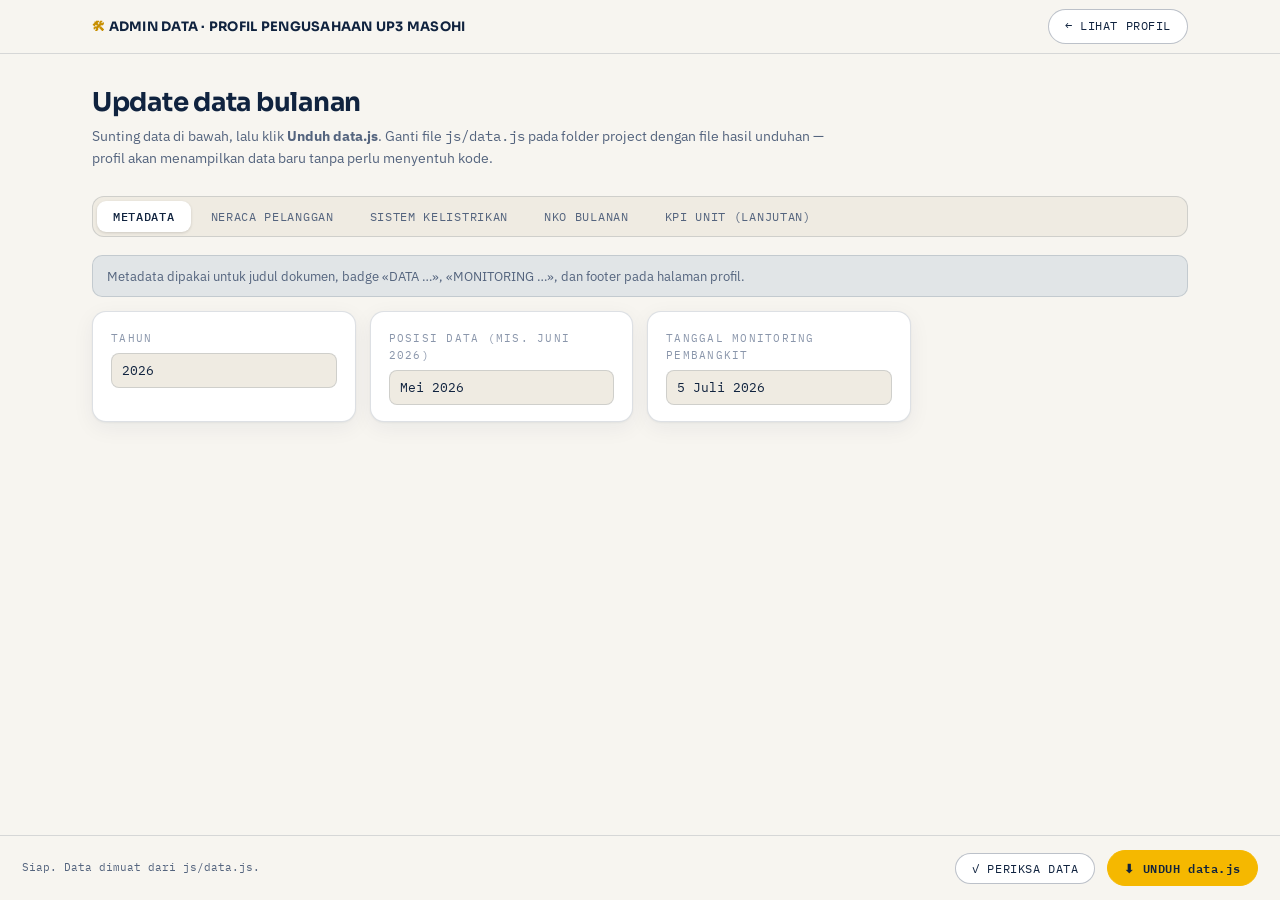
==== admin/index.html @ 57cea9e6 "Restrukturisasi profil pengusahaan UP3 Masohi menjadi project web modular - Pecah file tunggal 692KB" ====
<!DOCTYPE html>
<html lang="id">
<head>
<meta charset="UTF-8">
<meta name="viewport" content="width=device-width, initial-scale=1">
<title>Admin Data — Profil Pengusahaan UP3 Masohi</title>
<link rel="icon" href="data:image/svg+xml,<svg xmlns=%22http://www.w3.org/2000/svg%22 viewBox=%220 0 100 100%22><text y=%22.9em%22 font-size=%2290%22>🛠</text></svg>">
<link href="https://fonts.googleapis.com/css2?family=Sora:wght@500;600;700&family=IBM+Plex+Sans:wght@400;500;600&family=IBM+Plex+Mono:wght@400;500&display=swap" rel="stylesheet">
<link rel="stylesheet" href="../css/style.css">
<style>
body{padding-bottom:110px}
.adm-wrap{max-width:1140px;margin:0 auto;padding:0 22px}
.adm-head{padding:34px 0 6px}
.adm-head h1{font-size:26px}
.adm-head .lede{margin-top:8px;font-size:14px}
.tabbar{display:flex;gap:4px;background:var(--card2);border:1px solid var(--line);border-radius:12px;padding:4px;flex-wrap:wrap;margin:20px 0 18px}
.tabbar button{font-family:'IBM Plex Mono';font-size:11.5px;letter-spacing:.06em;border:none;background:transparent;color:var(--muted);border-radius:9px;padding:8px 16px;cursor:pointer}
.tabbar button.on{background:var(--card);color:var(--ink);box-shadow:0 1px 3px rgba(0,0,0,.14);font-weight:500}
.tab{display:none}
.tab.on{display:block}
.adm-tbl input,.adm-tbl select{font-family:'IBM Plex Mono';font-size:12px;background:var(--card2);border:1px solid var(--line);border-radius:7px;padding:5px 8px;color:var(--ink);width:100%;min-width:70px}
.adm-tbl input:focus,.adm-tbl select:focus{outline:none;border-color:var(--biru)}
.adm-tbl input.wide{min-width:150px}
.adm-tbl td{padding:5px 8px}
.btn{font-family:'IBM Plex Mono';font-size:11.5px;letter-spacing:.05em;border:1px solid var(--line2);background:var(--card);color:var(--ink);border-radius:999px;padding:7px 16px;cursor:pointer}
.btn:hover{border-color:var(--kuning)}
.btn.primary{background:var(--kuning-raw);border-color:var(--kuning-raw);color:#10233F;font-weight:600}
.btn.primary:hover{filter:brightness(1.05)}
.btn.danger{color:var(--merah)}
.btn.mini{padding:3px 10px;font-size:10.5px}
.savebar{position:fixed;left:0;right:0;bottom:0;z-index:960;background:var(--nav-bg);backdrop-filter:blur(10px);border-top:1px solid var(--line);padding:14px 22px;display:flex;gap:12px;align-items:center;flex-wrap:wrap}
.savebar .msg{font-family:'IBM Plex Mono';font-size:11px;color:var(--muted);flex:1;min-width:220px}
.savebar .msg.err{color:var(--merah)}
.savebar .msg.ok{color:var(--hijau)}
textarea.jsonbox{width:100%;min-height:420px;font-family:'IBM Plex Mono';font-size:11.5px;line-height:1.5;background:var(--card);border:1px solid var(--line);border-radius:12px;padding:14px;color:var(--ink);resize:vertical}
.hint{font-size:12.5px;color:var(--muted);background:var(--biru-soft);border:1px solid var(--line);border-radius:10px;padding:10px 14px;margin:0 0 14px}
.meta-grid{display:grid;grid-template-columns:repeat(auto-fill,minmax(240px,1fr));gap:14px}
.meta-grid label{display:block;font-family:'IBM Plex Mono';font-size:10.5px;letter-spacing:.12em;text-transform:uppercase;color:var(--faint);margin-bottom:6px}
.meta-grid .card input{width:100%;font-family:'IBM Plex Mono';font-size:13px;background:var(--card2);border:1px solid var(--line);border-radius:8px;padding:8px 10px;color:var(--ink)}
</style>
</head>
<body>

<nav>
  <div class="nav-in">
    <div class="nav-brand"><em>🛠</em> ADMIN DATA · PROFIL PENGUSAHAAN UP3 MASOHI</div>
    <div style="flex:1"></div>
    <a class="btn" href="../index.html" style="text-decoration:none">← LIHAT PROFIL</a>
  </div>
</nav>

<div class="adm-wrap">
  <div class="adm-head">
    <h1>Update data bulanan</h1>
    <p class="lede">Sunting data di bawah, lalu klik <b>Unduh data.js</b>. Ganti file <span class="mono">js/data.js</span> pada folder project dengan file hasil unduhan — profil akan menampilkan data baru tanpa perlu menyentuh kode.</p>
  </div>

  <div class="tabbar" id="tabbar">
    <button class="on" data-t="meta">METADATA</button>
    <button data-t="neraca">NERACA PELANGGAN</button>
    <button data-t="sistem">SISTEM KELISTRIKAN</button>
    <button data-t="nko">NKO BULANAN</button>
    <button data-t="lanjut">KPI UNIT (LANJUTAN)</button>
  </div>

  <!-- ===== META ===== -->
  <div class="tab on" id="tab-meta">
    <p class="hint">Metadata dipakai untuk judul dokumen, badge «DATA …», «MONITORING …», dan footer pada halaman profil.</p>
    <div class="meta-grid">
      <div class="card"><label>Tahun</label><input id="mTahun" type="number"></div>
      <div class="card"><label>Posisi data (mis. Juni 2026)</label><input id="mPosisi" type="text"></div>
      <div class="card"><label>Tanggal monitoring pembangkit</label><input id="mMonitor" type="text"></div>
    </div>
  </div>

  <!-- ===== NERACA ===== -->
  <div class="tab" id="tab-neraca">
    <p class="hint">Rincian 31 unit (5 ULP + 26 KP). <b>Pelanggan</b> = jumlah pelanggan, <b>Daya</b> = VA tersambung, <b>Penjualan</b> = kWh bulan berjalan. Kolom <b>Induk</b> hanya untuk KP. Koordinat dipakai titik peta (format: lat, lng).</p>
    <div class="tbl-wrap">
      <div class="tbl-head"><h3>Neraca per unit</h3><button class="btn mini" id="addNer">+ TAMBAH UNIT</button></div>
      <div class="tbl-scroll"><table class="adm-tbl" id="tNer">
        <thead><tr><th>Unit</th><th>Jenis</th><th>Induk</th><th class="num">Pelanggan</th><th class="num">Daya (VA)</th><th class="num">Penjualan (kWh)</th><th>Koordinat</th><th></th></tr></thead>
        <tbody></tbody>
      </table></div>
    </div>
  </div>

  <!-- ===== SISTEM ===== -->
  <div class="tab" id="tab-sistem">
    <p class="hint">Kondisi per sistem kelistrikan dari monitoring beban puncak. <b>CAD</b> (cadangan) dihitung otomatis = DM − BP saat diunduh.</p>
    <div class="tbl-wrap">
      <div class="tbl-head"><h3>Sistem pembangkitan</h3><button class="btn mini" id="addSis">+ TAMBAH SISTEM</button></div>
      <div class="tbl-scroll"><table class="adm-tbl" id="tSis">
        <thead><tr><th>Sistem</th><th>ULP</th><th>Status</th><th class="num">Jam</th><th class="num">DP (MW)</th><th class="num">DM (MW)</th><th class="num">BP (MW)</th><th>Koordinat</th><th></th></tr></thead>
        <tbody></tbody>
      </table></div>
    </div>
  </div>

  <!-- ===== NKO ===== -->
  <div class="tab" id="tab-nko">
    <p class="hint">Nilai NKO bulanan per unit (skala 110). Tombol <b>+ Tambah bulan</b> menambah kolom bulan baru pada seluruh data (NKO dan KPI unit — nilai KPI bulan baru diisi lewat tab «KPI unit»). Kosongkan sel jika belum ada nilai.</p>
    <div class="tbl-wrap">
      <div class="tbl-head"><h3>NKO per unit per bulan</h3>
        <div style="display:flex;gap:8px;align-items:center">
          <select id="selBulanBaru" class="search" style="min-width:110px"></select>
          <button class="btn mini" id="addBulan">+ TAMBAH BULAN</button>
        </div>
      </div>
      <div class="tbl-scroll"><table class="adm-tbl" id="tNko"><thead></thead><tbody></tbody></table></div>
    </div>
  </div>

  <!-- ===== LANJUTAN ===== -->
  <div class="tab" id="tab-lanjut">
    <p class="hint">Data KPI rinci per unit (bab 09) dalam format JSON: <b>ulpData</b> (KPI 5 ULP + NKO), <b>kpiData</b> (KPI UP3), <b>mainKPIs</b> (indikator utama UP3). Setiap indikator memiliki array nilai per bulan — panjangnya harus sama dengan jumlah bulan. Sunting lalu klik <b>Terapkan JSON</b>.</p>
    <div style="display:flex;gap:8px;margin-bottom:10px">
      <button class="btn mini" id="applyJson">✓ TERAPKAN JSON</button>
      <button class="btn mini" id="resetJson">↺ MUAT ULANG DARI DATA</button>
    </div>
    <textarea class="jsonbox" id="jsonBox" spellcheck="false"></textarea>
  </div>
</div>

<div class="savebar">
  <span class="msg" id="msg">Siap. Data dimuat dari js/data.js.</span>
  <button class="btn" id="checkBtn">✓ PERIKSA DATA</button>
  <button class="btn primary" id="dlBtn">⬇ UNDUH data.js</button>
</div>

<script src="../js/data.js"></script>
<script>
/* ================= UTIL ================= */
const $ = s => document.querySelector(s);
const msg = (t, cls) => { const m = $('#msg'); m.textContent = t; m.className = 'msg ' + (cls||''); };
const num = v => { const x = parseFloat(String(v).replace(',','.')); return isNaN(x) ? null : x; };
const koorStr = c => Array.isArray(c) ? c[0] + ', ' + c[1] : '';
const parseKoor = s => {
  const p = String(s).split(',').map(x=>parseFloat(x.trim()));
  return (p.length===2 && !p.some(isNaN)) ? p : null;
};

/* ================= TABS ================= */
$('#tabbar').addEventListener('click', e=>{
  if(e.target.tagName!=='BUTTON') return;
  document.querySelectorAll('#tabbar button').forEach(b=>b.classList.toggle('on', b===e.target));
  document.querySelectorAll('.tab').forEach(t=>t.classList.toggle('on', t.id==='tab-'+e.target.dataset.t));
});

/* ================= META ================= */
$('#mTahun').value = META.tahun;
$('#mPosisi').value = META.posisiData;
$('#mMonitor').value = META.monitoringPembangkit;
$('#mTahun').oninput = e => META.tahun = parseInt(e.target.value)||META.tahun;
$('#mPosisi').oninput = e => META.posisiData = e.target.value;
$('#mMonitor').oninput = e => META.monitoringPembangkit = e.target.value;

/* ================= NERACA ================= */
const ulpList = () => neraca.filter(u=>u.t==='ULP').map(u=>u.n);
function renderNer(){
  $('#tNer tbody').innerHTML = neraca.map((u,i)=>`<tr>
    <td><input class="wide" data-i="${i}" data-f="n" value="${u.n}"></td>
    <td><select data-i="${i}" data-f="t"><option${u.t==='ULP'?' selected':''}>ULP</option><option${u.t==='KP'?' selected':''}>KP</option></select></td>
    <td><select data-i="${i}" data-f="induk" ${u.t==='ULP'?'disabled':''}>${u.t==='ULP'?'<option>—</option>':ulpList().map(x=>`<option${(indukNer[u.n]||'')===x?' selected':''}>${x}</option>`).join('')}</select></td>
    <td><input type="number" data-i="${i}" data-f="p" value="${u.p}"></td>
    <td><input type="number" data-i="${i}" data-f="d" value="${u.d}"></td>
    <td><input type="number" data-i="${i}" data-f="k" value="${u.k}"></td>
    <td><input class="wide" data-i="${i}" data-f="koor" value="${koorStr(koorNer[u.n])}"></td>
    <td><button class="btn mini danger" data-del="${i}">✕</button></td>
  </tr>`).join('');
}
$('#tNer').addEventListener('input', e=>{
  const i = +e.target.dataset.i, f = e.target.dataset.f, u = neraca[i];
  if(f==='n'){ const old = u.n, v = e.target.value;
    if(indukNer[old]!==undefined){ indukNer[v]=indukNer[old]; delete indukNer[old]; }
    if(koorNer[old]!==undefined){ koorNer[v]=koorNer[old]; delete koorNer[old]; }
    u.n = v;
  }
  else if(f==='t'){ u.t = e.target.value; if(u.t==='ULP') delete indukNer[u.n]; renderNer(); }
  else if(f==='induk'){ indukNer[u.n] = e.target.value; }
  else if(f==='koor'){ const c = parseKoor(e.target.value); if(c) koorNer[u.n] = c; }
  else { u[f] = num(e.target.value) ?? 0; }
});
$('#tNer').addEventListener('click', e=>{
  const d = e.target.dataset.del;
  if(d!==undefined){ const u = neraca[+d]; delete indukNer[u.n]; delete koorNer[u.n]; neraca.splice(+d,1); renderNer(); }
});
$('#addNer').onclick = ()=>{ neraca.push({n:'KP Baru', t:'KP', p:0, d:0, k:0}); renderNer(); };

/* ================= SISTEM ================= */
function renderSis(){
  $('#tSis tbody').innerHTML = sistem.map((s,i)=>`<tr>
    <td><input class="wide" data-i="${i}" data-f="n" value="${s.n}"></td>
    <td><input data-i="${i}" data-f="u" value="${s.u}"></td>
    <td><select data-i="${i}" data-f="st"><option${s.st==='Aman'?' selected':''}>Aman</option><option${s.st==='Siaga'?' selected':''}>Siaga</option></select></td>
    <td><input type="number" data-i="${i}" data-f="j" value="${s.j}"></td>
    <td><input type="number" step="0.01" data-i="${i}" data-f="dp" value="${s.dp}"></td>
    <td><input type="number" step="0.01" data-i="${i}" data-f="dm" value="${s.dm}"></td>
    <td><input type="number" step="0.01" data-i="${i}" data-f="bp" value="${s.bp}"></td>
    <td><input class="wide" data-i="${i}" data-f="koor" value="${koorStr(s.c)}"></td>
    <td><button class="btn mini danger" data-del="${i}">✕</button></td>
  </tr>`).join('');
}
$('#tSis').addEventListener('input', e=>{
  const i = +e.target.dataset.i, f = e.target.dataset.f, s = sistem[i];
  if(f==='n'||f==='u'||f==='st'){ s[f] = e.target.value; }
  else if(f==='koor'){ const c = parseKoor(e.target.value); if(c) s.c = c; }
  else { s[f] = num(e.target.value) ?? 0; }
});
$('#tSis').addEventListener('click', e=>{
  const d = e.target.dataset.del;
  if(d!==undefined){ sistem.splice(+d,1); renderSis(); }
});
$('#addSis').onclick = ()=>{ sistem.push({n:'PLTD Baru', u:'MASOHI', st:'Aman', j:24, dp:0, dm:0, bp:0, cad:0, c:[-3.3,129.0]}); renderSis(); };

/* ================= NKO ================= */
const urutanBulan = ['Jan','Feb','Mar','Apr','Mei','Jun','Jul','Agu','Sep','Okt','Nov','Des'];
function renderNko(){
  $('#tNko thead').innerHTML = '<tr><th>Unit</th>' + bulan.map(b=>`<th class="num">${b}</th>`).join('') + '</tr>';
  $('#tNko tbody').innerHTML = Object.entries(nko).map(([k,v])=>`<tr>
    <td style="white-space:nowrap;font-weight:600">${k}</td>
    ${bulan.map((b,m)=>`<td><input type="number" step="0.01" data-k="${k}" data-m="${m}" value="${v.d[m] ?? ''}"></td>`).join('')}
  </tr>`).join('');
  const sisa = urutanBulan.filter(b=>!bulan.includes(b));
  $('#selBulanBaru').innerHTML = sisa.map(b=>`<option>${b}</option>`).join('');
  $('#addBulan').disabled = !sisa.length;
}
$('#tNko').addEventListener('input', e=>{
  const k = e.target.dataset.k, m = +e.target.dataset.m;
  if(k===undefined) return;
  nko[k].d[m] = e.target.value==='' ? null : num(e.target.value);
});
$('#addBulan').onclick = ()=>{
  const b = $('#selBulanBaru').value; if(!b) return;
  bulan.push(b);
  Object.values(nko).forEach(v=>{ while(v.d.length<bulan.length) v.d.push(null); });
  Object.values(ulpData).forEach(u=>{
    while(u.nko.length<bulan.length) u.nko.push(null);
    (u.kpi||[]).forEach(k=>['target','realisasi','pencapaian','nilai100'].forEach(f=>{ while(k[f].length<bulan.length) k[f].push(null); }));
  });
  kpiData.forEach(k=>['target','realisasi','pencapaian','nilai100'].forEach(f=>{ while(k[f].length<bulan.length) k[f].push(null); }));
  mainKPIs.forEach(k=>{ while(k.nilai100.length<bulan.length) k.nilai100.push(null); });
  renderNko(); loadJson();
  msg(`Bulan ${b} ditambahkan — seluruh array data diperpanjang. Isi nilai KPI bulan baru di tab «KPI unit».`, 'ok');
};

/* ================= LANJUTAN (JSON) ================= */
function loadJson(){
  $('#jsonBox').value = JSON.stringify({ulpData, kpiData, mainKPIs, warnaUlp}, null, 1);
}
function replaceObj(t, s){ Object.keys(t).forEach(k=>delete t[k]); Object.assign(t, s); }
function replaceArr(t, s){ t.length = 0; t.push(...s); }
$('#applyJson').onclick = ()=>{
  try{
    const j = JSON.parse($('#jsonBox').value);
    if(j.ulpData) replaceObj(ulpData, j.ulpData);
    if(j.kpiData) replaceArr(kpiData, j.kpiData);
    if(j.mainKPIs) replaceArr(mainKPIs, j.mainKPIs);
    if(j.warnaUlp) replaceObj(warnaUlp, j.warnaUlp);
    renderNko();
    msg('JSON diterapkan.', 'ok');
  }catch(err){ msg('JSON tidak valid: ' + err.message, 'err'); }
};
$('#resetJson').onclick = ()=>{ loadJson(); msg('JSON dimuat ulang dari data aktif.'); };

/* ================= VALIDASI ================= */
function periksa(){
  const errs = [];
  const nB = bulan.length;
  Object.entries(nko).forEach(([k,v])=>{ if(v.d.length!==nB) errs.push(`NKO ${k}: ${v.d.length} nilai, seharusnya ${nB}`); });
  Object.entries(ulpData).forEach(([k,u])=>{
    if(u.nko.length!==nB) errs.push(`ulpData.${k}.nko: ${u.nko.length} nilai, seharusnya ${nB}`);
    (u.kpi||[]).forEach(i=>['target','realisasi','pencapaian','nilai100'].forEach(f=>{
      if(i[f].length!==nB) errs.push(`ulpData.${k} «${i.name}».${f}: ${i[f].length} nilai, seharusnya ${nB}`);
    }));
  });
  kpiData.forEach(i=>['target','realisasi','pencapaian','nilai100'].forEach(f=>{
    if(i[f].length!==nB) errs.push(`kpiData «${i.name}».${f}: ${i[f].length} nilai, seharusnya ${nB}`);
  }));
  neraca.forEach(u=>{
    if(u.t==='KP' && !indukNer[u.n]) errs.push(`Neraca ${u.n}: KP tanpa ULP induk`);
    if(!koorNer[u.n]) errs.push(`Neraca ${u.n}: belum ada koordinat peta`);
  });
  return errs;
}
$('#checkBtn').onclick = ()=>{
  const errs = periksa();
  if(errs.length) msg('⚠ ' + errs.length + ' masalah: ' + errs.slice(0,3).join(' · ') + (errs.length>3?' · …':''), 'err');
  else msg('✓ Data konsisten — siap diunduh.', 'ok');
};

/* ================= EKSPOR data.js ================= */
function buildDataJs(){
  /* sinkronkan turunan */
  sistem.forEach(s=>{ s.cad = +(s.dm - s.bp).toFixed(2); });
  Object.keys(ulpData).forEach(k=>{
    const seri = nko[ulpData[k].label];
    if(seri) ulpData[k].nko = seri.d.slice();
  });
  const j = o => JSON.stringify(o);
  const rows = (arr) => arr.map(x=>'  '+j(x)).join(',\n');
  const objLines = (o) => Object.entries(o).map(([k,v])=>'  '+j(k)+': '+j(v)).join(',\n');
  return `/* =====================================================================
   DATA PROFIL PENGUSAHAAN UP3 MASOHI
   File ini adalah SATU-SATUNYA tempat data. Untuk update bulanan,
   gunakan halaman admin (admin/index.html) lalu ganti file ini
   dengan hasil unduhan — tidak perlu menyentuh kode lain.
   Dihasilkan oleh halaman admin.
   ===================================================================== */

const META = ${JSON.stringify(META, null, 2)};

const neraca = [
${rows(neraca)}
];
const indukNer = {
${objLines(indukNer)}
};
const koorNer = {
${objLines(koorNer)}
};
const sistem = [
${rows(sistem)}
];
const bulan = ${j(bulan)};
const nko = {
${objLines(nko)}
};
const warnaUlp = ${JSON.stringify(warnaUlp, null, 1)};

/* ================= DATA KPI PER UNIT (bab 09) ================= */
const ulpData = ${JSON.stringify(ulpData, null, 1)};

const kpiData = ${JSON.stringify(kpiData, null, 1)};

const mainKPIs = ${JSON.stringify(mainKPIs, null, 1)};
`;
}
$('#dlBtn').onclick = ()=>{
  const errs = periksa();
  if(errs.length && !confirm('Ada ' + errs.length + ' masalah data:\n\n' + errs.slice(0,8).join('\n') + '\n\nTetap unduh?')) return;
  const blob = new Blob([buildDataJs()], {type:'text/javascript'});
  const a = document.createElement('a');
  a.href = URL.createObjectURL(blob);
  a.download = 'data.js';
  a.click();
  URL.revokeObjectURL(a.href);
  msg('data.js diunduh — ganti file js/data.js dengan file ini.', 'ok');
};

/* init */
renderNer(); renderSis(); renderNko(); loadJson();
</script>
</body>
</html>
---- css/style.css ----
:root{
  --paper:#F7F5F0; --card:#FFFFFF; --card2:#EFEBE2;
  --ink:#10233F; --muted:#54647E; --faint:#8A96AB;
  --line:rgba(16,35,63,.14); --line2:rgba(16,35,63,.28);
  --biru:#0E4C92; --biru-soft:rgba(14,76,146,.09);
  --kuning:#C88F00; --kuning-raw:#F5B800; --kuning-soft:rgba(245,184,0,.14);
  --hijau:#1E8E5A; --hijau-soft:rgba(30,142,90,.12);
  --merah:#C43F37; --merah-soft:rgba(196,63,55,.1);
  --ungu:#5B54B8;
  --nav-bg:rgba(247,245,240,.92);
  --r:14px;
  --shadow:0 1px 2px rgba(16,35,63,.05), 0 6px 22px rgba(16,35,63,.06);
}
html.dark{
  --paper:#0D1626; --card:#152036; --card2:#1B2942;
  --ink:#E9EEF7; --muted:#9AA9C2; --faint:#66748E;
  --line:rgba(155,180,220,.16); --line2:rgba(155,180,220,.34);
  --biru:#6FA8E8; --biru-soft:rgba(111,168,232,.12);
  --kuning:#F2C14E; --kuning-soft:rgba(242,193,78,.13);
  --hijau:#4CC894; --hijau-soft:rgba(76,200,148,.13);
  --merah:#F07B72; --merah-soft:rgba(240,123,114,.12);
  --ungu:#A79BF2;
  --nav-bg:rgba(13,22,38,.92);
  --shadow:0 1px 2px rgba(0,0,0,.3), 0 8px 26px rgba(0,0,0,.28);
}
*{box-sizing:border-box;margin:0;padding:0}
html{scroll-behavior:smooth}
body{
  background:var(--paper); color:var(--ink);
  font-family:'IBM Plex Sans',system-ui,sans-serif; font-size:15px; line-height:1.62;
  transition:background .3s,color .3s;
}
.mono{font-family:'IBM Plex Mono',monospace}
.wrap{max-width:1140px;margin:0 auto;padding:0 22px}
h1,h2,h3{font-family:'Sora',sans-serif;letter-spacing:-.01em}
a{color:var(--biru)}

/* ===== NAV ===== */
nav{position:sticky;top:0;z-index:900;background:var(--nav-bg);backdrop-filter:blur(10px);border-bottom:1px solid var(--line)}
.nav-in{max-width:1140px;margin:0 auto;padding:9px 22px;display:flex;align-items:center;gap:10px;flex-wrap:wrap}
.nav-brand{font-family:'Sora';font-weight:700;font-size:13px;letter-spacing:.02em;white-space:nowrap}
.nav-brand em{color:var(--kuning);font-style:normal}
.nav-links{display:flex;gap:2px;flex-wrap:wrap;flex:1}
.nav-links a{font-family:'IBM Plex Mono';font-size:10.5px;letter-spacing:.06em;color:var(--muted);text-decoration:none;padding:5px 9px;border-radius:8px}
.nav-links a:hover{background:var(--biru-soft);color:var(--ink)}
#themeBtn,#printBtn{font-family:'IBM Plex Mono';font-size:11px;border:1px solid var(--line2);background:var(--card);color:var(--ink);border-radius:999px;padding:5px 13px;cursor:pointer}
#themeBtn:hover,#printBtn:hover{border-color:var(--kuning)}

/* ===== HERO ===== */
header{padding:52px 0 8px}
.doc-line{display:flex;justify-content:space-between;flex-wrap:wrap;gap:6px;font-family:'IBM Plex Mono';font-size:11px;letter-spacing:.14em;color:var(--faint);border-bottom:1px solid var(--line);padding-bottom:13px;text-transform:uppercase}
.eyebrow{font-family:'IBM Plex Mono';font-size:11px;letter-spacing:.24em;color:var(--kuning);text-transform:uppercase;margin:34px 0 10px}
h1{font-size:clamp(30px,4.6vw,46px);font-weight:700;line-height:1.12;max-width:820px}
h1 .thin{color:var(--muted);font-weight:500}
.lede{max-width:760px;color:var(--muted);margin:16px 0 0;font-size:16px}
.hero-tags{display:flex;flex-wrap:wrap;gap:8px;margin:22px 0 0}
.tag{font-family:'IBM Plex Mono';font-size:11px;letter-spacing:.05em;border:1px solid var(--line2);border-radius:999px;padding:5px 13px;color:var(--muted)}
.tag b{color:var(--ink);font-weight:500}

/* single-line diagram */
.sld{margin:40px 0 0;background:var(--card);border:1px solid var(--line);border-radius:var(--r);box-shadow:var(--shadow);padding:24px 22px 14px;overflow-x:auto}
.sld-title{font-family:'IBM Plex Mono';font-size:10.5px;letter-spacing:.2em;color:var(--faint);text-transform:uppercase;margin-bottom:4px}
.sld svg{width:100%;max-width:960px;min-width:780px;height:auto;display:block;margin:0 auto}
.sld text{font-family:'IBM Plex Mono',monospace}

/* ===== SECTIONS ===== */
section{padding:58px 0 6px}
.sec-head{display:flex;align-items:baseline;gap:14px;border-bottom:1px solid var(--line);padding-bottom:12px;margin-bottom:8px}
.sec-no{font-family:'IBM Plex Mono';font-size:12px;color:var(--kuning);letter-spacing:.14em}
h2{font-size:24px;font-weight:600}
.sec-desc{color:var(--muted);max-width:820px;margin:12px 0 22px}
.badge-upd{display:inline-block;font-family:'IBM Plex Mono';font-size:10px;letter-spacing:.1em;color:var(--hijau);border:1px solid var(--hijau);border-radius:999px;padding:2px 10px;margin-left:8px;vertical-align:3px}

/* cards */
.grid{display:grid;gap:14px}
.g4{grid-template-columns:repeat(4,1fr)}
.g3{grid-template-columns:repeat(3,1fr)}
.g2{grid-template-columns:repeat(2,1fr)}
@media(max-width:920px){.g4{grid-template-columns:repeat(2,1fr)}.g3{grid-template-columns:repeat(2,1fr)}}
@media(max-width:560px){.g4,.g3,.g2{grid-template-columns:1fr}}
.card{background:var(--card);border:1px solid var(--line);border-radius:var(--r);box-shadow:var(--shadow);padding:18px 18px 16px}
.card .lbl{font-family:'IBM Plex Mono';font-size:10.5px;letter-spacing:.14em;text-transform:uppercase;color:var(--faint)}
.card .val{font-family:'Sora';font-size:29px;font-weight:700;margin:7px 0 2px;line-height:1.1}
.card .val small{font-size:15px;font-weight:600;color:var(--muted);margin-left:3px}
.card .sub{font-size:12.5px;color:var(--muted)}
.card.acc{border-top:3px solid var(--kuning-raw)}
.card.blue .val{color:var(--biru)} .card.green .val{color:var(--hijau)} .card.amber .val{color:var(--kuning)} .card.red .val{color:var(--merah)}
.delta{display:inline-block;font-family:'IBM Plex Mono';font-size:10.5px;border-radius:999px;padding:2px 9px;margin-top:7px}
.d-up{color:var(--hijau);background:var(--hijau-soft)} .d-warn{color:var(--merah);background:var(--merah-soft)} .d-info{color:var(--biru);background:var(--biru-soft)}

/* tables */
.tbl-wrap{background:var(--card);border:1px solid var(--line);border-radius:var(--r);box-shadow:var(--shadow);overflow:hidden;margin:14px 0}
.tbl-head{display:flex;justify-content:space-between;align-items:center;flex-wrap:wrap;gap:10px;padding:14px 18px;border-bottom:1px solid var(--line)}
.tbl-head h3{font-size:14.5px;font-weight:600}
.tbl-scroll{overflow-x:auto}
table{width:100%;border-collapse:collapse;font-size:13px}
th{font-family:'IBM Plex Mono';font-size:10.5px;letter-spacing:.1em;text-transform:uppercase;color:var(--faint);text-align:left;padding:10px 14px;border-bottom:1px solid var(--line2);background:var(--card2);white-space:nowrap}
td{padding:9px 14px;border-bottom:1px solid var(--line);vertical-align:top}
tr:last-child td{border-bottom:none}
td.num,th.num{text-align:right;font-family:'IBM Plex Mono';font-size:12.5px;white-space:nowrap}
tr.group td{background:var(--biru-soft);font-weight:600}
tr.total td{background:var(--kuning-soft);font-weight:600;border-top:2px solid var(--line2)}
.pill{display:inline-block;font-family:'IBM Plex Mono';font-size:10px;letter-spacing:.06em;border-radius:999px;padding:2px 9px}
.p-ok{color:var(--hijau);background:var(--hijau-soft)} .p-warn{color:var(--kuning);background:var(--kuning-soft)} .p-bad{color:var(--merah);background:var(--merah-soft)} .p-info{color:var(--biru);background:var(--biru-soft)}
.seg{display:flex;gap:4px;background:var(--card2);border:1px solid var(--line);border-radius:10px;padding:3px;flex-wrap:wrap}
.seg button{font-family:'IBM Plex Mono';font-size:10.5px;letter-spacing:.06em;border:none;background:transparent;color:var(--muted);border-radius:7px;padding:5px 11px;cursor:pointer}
.seg button.on{background:var(--card);color:var(--ink);box-shadow:0 1px 3px rgba(0,0,0,.14)}
input.search{font-family:'IBM Plex Mono';font-size:12px;background:var(--card2);border:1px solid var(--line);border-radius:9px;padding:6px 12px;color:var(--ink);min-width:170px}
.tbl-note{font-size:12px;color:var(--faint);padding:10px 18px;border-top:1px solid var(--line)}

/* charts / map */
.chart-card{background:var(--card);border:1px solid var(--line);border-radius:var(--r);box-shadow:var(--shadow);padding:18px;margin:14px 0}
.chart-card h3{font-size:14.5px;margin-bottom:12px}
.ch{position:relative;height:320px}
.ch.sm{height:260px}
#peta{height:440px;border-radius:12px;border:1px solid var(--line);z-index:1}
.map-note{font-family:'IBM Plex Mono';font-size:10px;letter-spacing:.08em;color:var(--faint);text-transform:uppercase;margin-top:9px}
.legend{display:flex;gap:16px;flex-wrap:wrap;margin-top:10px;font-size:12px;color:var(--muted)}
.legend .dot{display:inline-block;width:10px;height:10px;border-radius:50%;margin-right:6px;vertical-align:-1px;border:1px solid rgba(255,255,255,.7)}

/* org */
.org-grid{display:grid;grid-template-columns:repeat(auto-fill,minmax(200px,1fr));gap:10px}
.org-node{background:var(--card);border:1px solid var(--line);border-left:3px solid var(--biru);border-radius:10px;padding:11px 13px}
.org-node.ulp{border-left-color:var(--hijau)}
.org-node .role{font-family:'IBM Plex Mono';font-size:10px;letter-spacing:.1em;text-transform:uppercase;color:var(--faint)}
.org-node .nm{font-weight:600;font-size:13.5px;margin-top:2px}
h3.blok{font-size:14px;font-family:'IBM Plex Mono';font-weight:500;letter-spacing:.12em;text-transform:uppercase;color:var(--muted);margin:24px 0 10px}


/* avatar & serah terima */
.org-node{text-align:center;border-left:none;border-top:3px solid var(--biru);padding:16px 12px 13px}
.org-node.ulp{border-top-color:var(--hijau)}
.ava{width:64px;height:64px;border-radius:50%;object-fit:cover;object-position:top;display:block;margin:0 auto 9px;border:2px solid var(--line2);background:var(--card2)}
.ava.init{display:flex;align-items:center;justify-content:center;font-family:'Sora';font-weight:700;font-size:20px;color:var(--kuning);border-color:var(--kuning);background:var(--kuning-soft)}
.relay{display:flex;align-items:stretch;justify-content:center;gap:16px;flex-wrap:wrap;margin:4px 0 8px}
.relay .official{background:var(--card);border:1px solid var(--line);border-radius:var(--r);box-shadow:var(--shadow);padding:18px 22px 15px;text-align:center;min-width:250px;max-width:330px}
.relay .official .ava{width:74px;height:74px}
.relay .official.now{background:var(--kuning-soft);border-color:var(--kuning)}
.relay .official .role{font-family:'IBM Plex Mono';font-size:10px;letter-spacing:.14em;text-transform:uppercase;color:var(--faint)}
.relay .official.now .role{color:var(--kuning)}
.relay .official .nm{font-family:'Sora';font-weight:600;font-size:15.5px;margin-top:3px}
.relay .official .cap{font-size:11.5px;color:var(--muted);margin-top:2px}
.relay-arrow{align-self:center;font-size:24px;color:var(--kuning)}
@media(max-width:640px){.relay-arrow{transform:rotate(90deg)}}

/* footer */
footer{margin-top:70px;border-top:1px solid var(--line);padding:26px 0 60px}
.foot{display:flex;justify-content:space-between;gap:10px;flex-wrap:wrap;font-family:'IBM Plex Mono';font-size:10.5px;letter-spacing:.1em;color:var(--faint);text-transform:uppercase}

/* ===== SIDEBAR ===== */
#sbToggle{font-family:'IBM Plex Mono';font-size:11px;border:1px solid var(--line2);background:var(--card);color:var(--ink);border-radius:999px;padding:5px 12px;cursor:pointer}
.sidebar{position:fixed;top:0;left:0;bottom:0;width:248px;background:var(--card);border-right:1px solid var(--line);z-index:950;overflow-y:auto;padding:16px 12px 30px;transform:translateX(-105%);transition:transform .25s}
body.sb-open .sidebar{transform:translateX(0)}
#sbToggleIn{font-family:'IBM Plex Mono';font-size:10px;letter-spacing:.04em;border:1px solid var(--line2);background:var(--card2);color:var(--muted);border-radius:999px;padding:4px 10px;cursor:pointer;white-space:nowrap}
#sbToggleIn:hover{color:var(--ink);border-color:var(--kuning)}
.sidebar .sb-brand{font-family:'Sora';font-weight:700;font-size:12.5px;letter-spacing:.02em;padding:6px 10px 14px;border-bottom:1px solid var(--line);margin-bottom:12px}
.sidebar .sb-brand em{color:var(--kuning);font-style:normal}
.sb-group{font-family:'IBM Plex Mono';font-size:9.5px;letter-spacing:.2em;text-transform:uppercase;color:var(--faint);padding:12px 10px 6px}
.sb-item{display:flex;align-items:center;justify-content:space-between;gap:8px;width:100%;text-align:left;font-family:'IBM Plex Sans';font-size:13px;color:var(--muted);background:transparent;border:none;border-radius:9px;padding:8px 10px;cursor:pointer;text-decoration:none}
.sb-item:hover{background:var(--biru-soft);color:var(--ink)}
.sb-item.active{background:var(--kuning-soft);color:var(--ink);font-weight:600;box-shadow:inset 3px 0 0 var(--kuning-raw)}
.sb-item .nko{font-family:'IBM Plex Mono';font-size:10.5px;border-radius:999px;padding:1px 8px}
.sb-item .nko.ok{color:var(--hijau);background:var(--hijau-soft)}
.sb-item .nko.warn{color:var(--merah);background:var(--merah-soft)}
.sb-item .nko.top{color:var(--kuning);background:var(--kuning-soft)}


.sb-group-btn{display:flex;align-items:center;justify-content:space-between;width:100%;border:none;background:transparent;cursor:pointer;padding:12px 10px 6px;border-radius:8px}
.sb-group-btn:hover .sb-group{color:var(--muted)}
.sb-group-btn .sb-group{padding:0}
.sb-parent{display:flex;align-items:center;gap:2px}
.sb-parent .sb-item{flex:1}
.sb-caret{border:none;background:transparent;color:var(--faint);cursor:pointer;font-size:11px;padding:6px 8px;border-radius:8px;transition:transform .2s}
.sb-caret:hover{background:var(--biru-soft);color:var(--ink)}
.sb-caret.open{transform:rotate(180deg)}
.sb-sub{overflow:hidden;max-height:0;transition:max-height .25s ease;margin-left:14px;border-left:1px solid var(--line);padding-left:6px}
.sb-sub.open{max-height:600px}
body.sb-open{padding-left:248px}
body.sb-open nav .nav-in{max-width:none}
@media(max-width:1100px){
  body.sb-open{padding-left:0}
  .sidebar{box-shadow:0 0 40px rgba(0,0,0,.3)}
}
/* ===== SECTION 09 (dashboard unit) ===== */
.unit-head{display:flex;justify-content:space-between;align-items:flex-end;gap:12px;flex-wrap:wrap;margin:6px 0 18px}
.unit-head h3{font-size:19px}
.unit-head .sub9{font-size:12.5px;color:var(--muted)}
.month-seg{display:flex;gap:4px;background:var(--card2);border:1px solid var(--line);border-radius:10px;padding:3px;flex-wrap:wrap}
.month-seg button{font-family:'IBM Plex Mono';font-size:11px;border:none;background:transparent;color:var(--muted);border-radius:7px;padding:5px 13px;cursor:pointer}
.month-seg button.on{background:var(--card);color:var(--ink);box-shadow:0 1px 3px rgba(0,0,0,.14)}
tr.kgrp td{background:var(--biru-soft);font-weight:600}

/* ===== GAUGES & PERLU PERHATIAN (s9) ===== */
.gauge-grid{display:grid;grid-template-columns:repeat(auto-fill,minmax(178px,1fr));gap:12px;margin-top:12px}
.speedo-card{background:var(--card);border:1px solid var(--line);border-radius:12px;padding:12px 10px 10px;text-align:center}
.gauge-name{font-size:12px;font-weight:600;margin-top:4px}
.gauge-vals{display:flex;justify-content:center;gap:0;margin-top:8px;background:var(--card2);border:1px solid var(--line);border-radius:8px;overflow:hidden}
.gv-item{flex:1;padding:5px 6px;font-family:'IBM Plex Mono';font-size:9px;letter-spacing:.06em;text-transform:uppercase;color:var(--faint)}
.gv-item span{display:block;font-size:11px;letter-spacing:0;color:var(--ink);font-weight:500;margin-top:1px;text-transform:none}
.gv-sep{width:1px;background:var(--line)}
.perhatian-card{background:var(--card);border:1px solid var(--merah);border-top:3px solid var(--merah);border-radius:var(--r);box-shadow:var(--shadow);padding:16px 18px;margin:14px 0}
.perhatian-card .ph-head{display:flex;align-items:baseline;gap:10px;flex-wrap:wrap}
.perhatian-card .ph-head .ttl{font-family:'IBM Plex Mono';font-size:11px;letter-spacing:.18em;text-transform:uppercase;color:var(--merah)}
.perhatian-card .ph-head .n{font-family:'Sora';font-size:26px;font-weight:700;color:var(--merah)}
.perhatian-card .ph-head .cap{font-size:13px;color:var(--muted)}
.ph-grid{display:grid;grid-template-columns:repeat(auto-fill,minmax(280px,1fr));gap:12px;margin-top:12px}
.ph-item{border:1px solid var(--line);border-left:3px solid var(--merah);border-radius:10px;padding:10px 12px;background:var(--card2)}
.ph-top{display:flex;justify-content:space-between;gap:8px;align-items:baseline}
.ph-name{font-size:13px;font-weight:600}
.ph-pct{font-family:'IBM Plex Mono';font-size:13px;font-weight:600}
.ph-bar{height:6px;border-radius:999px;background:var(--line);margin:7px 0 6px;overflow:hidden}
.ph-fill{height:100%;border-radius:999px}
.ph-tr{display:flex;justify-content:space-between;font-family:'IBM Plex Mono';font-size:10.5px;color:var(--faint)}
.ph-tr b{color:var(--ink);font-weight:500}
.ph-ok{font-size:13px;color:var(--hijau);padding:8px 2px}

#s9 .note-up3{font-size:12.5px;color:var(--muted);background:var(--kuning-soft);border:1px solid var(--kuning);border-radius:10px;padding:10px 14px;margin:0 0 14px;display:none}

/* ===== TOMBOL KEMBALI KE ATAS ===== */
#toTop{position:fixed;right:20px;bottom:20px;z-index:940;width:42px;height:42px;border-radius:50%;border:1px solid var(--line2);background:var(--card);color:var(--ink);font-size:18px;cursor:pointer;box-shadow:var(--shadow);opacity:0;pointer-events:none;transition:opacity .25s}
#toTop.show{opacity:1;pointer-events:auto}
#toTop:hover{border-color:var(--kuning);color:var(--kuning)}

/* ===== CETAK / PDF ===== */
@media print{
  nav,.sidebar,#toTop,.seg,.month-seg,input.search{display:none !important}
  body.sb-open{padding-left:0}
  body{font-size:12px}
  section{padding:28px 0 4px}
  .card,.chart-card,.tbl-wrap,.org-node,.speedo-card,.ph-item,.perhatian-card{break-inside:avoid;box-shadow:none}
  .sld{box-shadow:none;overflow:visible}
  .sld svg{min-width:0}
  #peta{height:340px}
  .leaflet-control-zoom{display:none}
  a{text-decoration:none;color:inherit}
  *{-webkit-print-color-adjust:exact;print-color-adjust:exact}
}
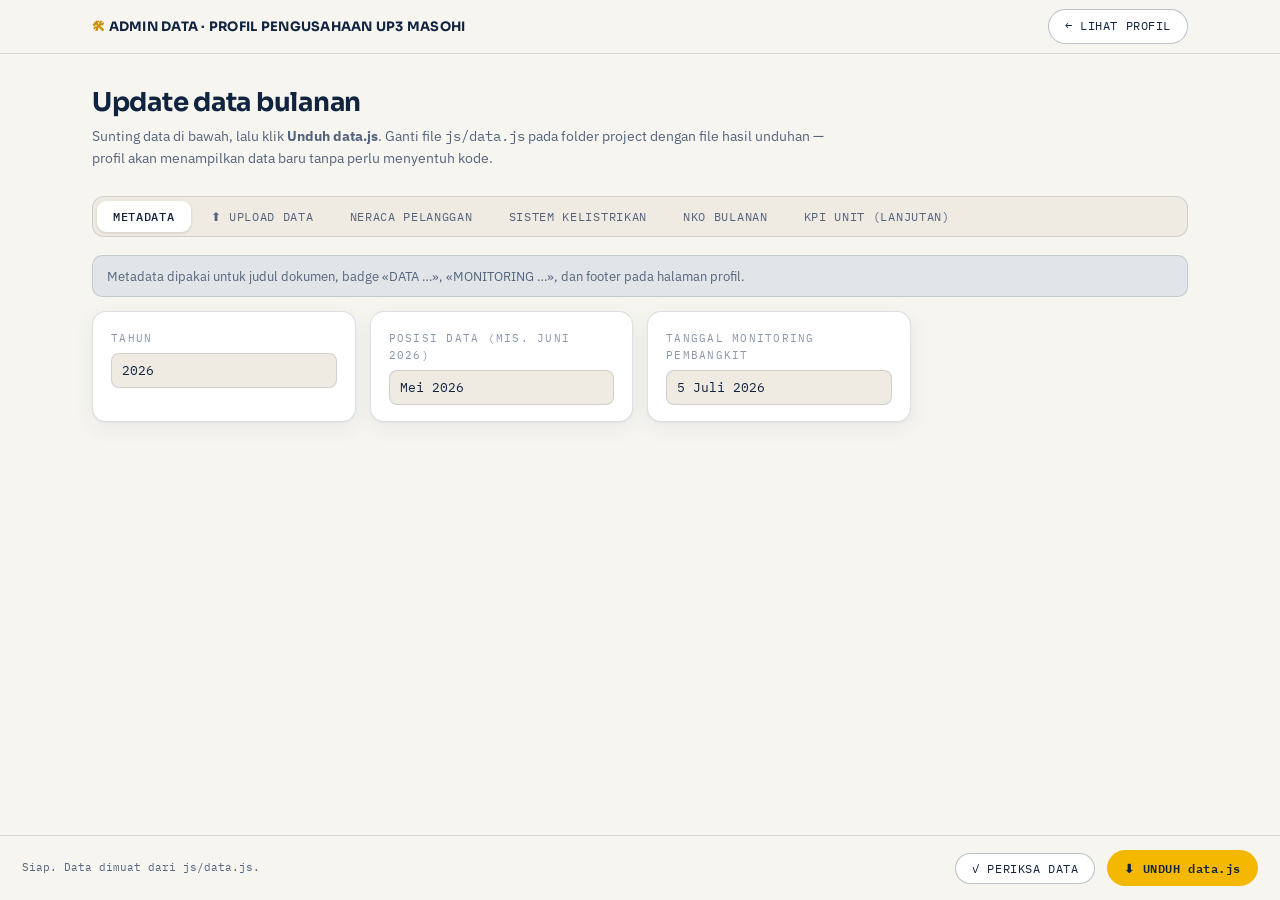
==== commit 7566ee39: "Fitur cetak per bab & upload data bulanan di halaman admin - Dialog cetak: pilih bab yang dicetak (c" ====
--- a/admin/index.html
+++ b/admin/index.html
@@ -37,6 +37,17 @@
 .meta-grid{display:grid;grid-template-columns:repeat(auto-fill,minmax(240px,1fr));gap:14px}
 .meta-grid label{display:block;font-family:'IBM Plex Mono';font-size:10.5px;letter-spacing:.12em;text-transform:uppercase;color:var(--faint);margin-bottom:6px}
 .meta-grid .card input{width:100%;font-family:'IBM Plex Mono';font-size:13px;background:var(--card2);border:1px solid var(--line);border-radius:8px;padding:8px 10px;color:var(--ink)}
+.up-choices{display:grid;grid-template-columns:repeat(auto-fill,minmax(240px,1fr));gap:10px}
+.up-choice{display:block;border:1px solid var(--line);border-radius:10px;padding:10px 12px;cursor:pointer;font-size:13px}
+.up-choice:hover{border-color:var(--biru)}
+.up-choice input{margin-right:6px;accent-color:var(--biru)}
+.up-choice span{display:block;font-size:11px;color:var(--faint);margin-top:3px}
+.up-choice.on{border-color:var(--kuning);background:var(--kuning-soft)}
+#upFile{font-family:'IBM Plex Mono';font-size:12px;color:var(--muted);max-width:100%;display:block;width:100%;border:1.5px dashed var(--line2);border-radius:10px;padding:18px 14px;background:var(--card2);cursor:pointer}
+#upFile:hover{border-color:var(--biru)}
+#upFile::file-selector-button{font-family:'IBM Plex Mono';font-size:11px;letter-spacing:.05em;border:1px solid var(--line2);background:var(--card);color:var(--ink);border-radius:999px;padding:6px 14px;cursor:pointer;margin-right:12px}
+.up-preview{margin-top:12px;font-family:'IBM Plex Mono';font-size:11.5px;line-height:1.6;background:var(--card2);border:1px solid var(--hijau);border-radius:10px;padding:10px 14px;white-space:pre-wrap;word-break:break-word}
+.up-preview.err{border-color:var(--merah);color:var(--merah)}
 </style>
 </head>
 <body>
@@ -57,6 +68,7 @@
 
   <div class="tabbar" id="tabbar">
     <button class="on" data-t="meta">METADATA</button>
+    <button data-t="upload">⬆ UPLOAD DATA</button>
     <button data-t="neraca">NERACA PELANGGAN</button>
     <button data-t="sistem">SISTEM KELISTRIKAN</button>
     <button data-t="nko">NKO BULANAN</button>
@@ -70,6 +82,33 @@
       <div class="card"><label>Tahun</label><input id="mTahun" type="number"></div>
       <div class="card"><label>Posisi data (mis. Juni 2026)</label><input id="mPosisi" type="text"></div>
       <div class="card"><label>Tanggal monitoring pembangkit</label><input id="mMonitor" type="text"></div>
+    </div>
+  </div>
+
+  <!-- ===== UPLOAD ===== -->
+  <div class="tab" id="tab-upload">
+    <p class="hint">Perbarui data dengan mengunggah file — pilih dulu <b>bagian</b> yang mau diperbarui. Format: <b>data.js / JSON</b> (hasil unduhan halaman ini) untuk semua bagian, atau <b>CSV dari Excel</b> (pemisah <span class="mono">;</span> atau <span class="mono">,</span> — desimal koma didukung) untuk Kinerja/Pelanggan/Sistem. Unduh template CSV di bawah agar nama kolom sesuai.</p>
+
+    <div class="card" style="margin-bottom:14px">
+      <h3 style="font-size:14px;margin-bottom:12px">1 · Bagian yang akan diperbarui</h3>
+      <div class="up-choices" id="upBagian">
+        <label class="up-choice on"><input type="radio" name="upB" value="semua" checked> <b>Semua bagian</b><span>file data.js / JSON lengkap</span></label>
+        <label class="up-choice"><input type="radio" name="upB" value="kinerja"> <b>Kinerja bulanan</b><span>NKO &amp; KPI unit · bab 08–09 · data.js/JSON/CSV</span></label>
+        <label class="up-choice"><input type="radio" name="upB" value="pelanggan"> <b>Data pelanggan</b><span>neraca 31 unit · bab 05 · data.js/JSON/CSV</span></label>
+        <label class="up-choice"><input type="radio" name="upB" value="sistem"> <b>Sistem kelistrikan</b><span>monitoring pembangkit · bab 07 · data.js/JSON/CSV</span></label>
+      </div>
+      <div style="display:flex;gap:8px;flex-wrap:wrap;margin-top:14px">
+        <button class="btn mini" id="tplNko">⬇ TEMPLATE CSV KINERJA (NKO)</button>
+        <button class="btn mini" id="tplNer">⬇ TEMPLATE CSV PELANGGAN</button>
+        <button class="btn mini" id="tplSis">⬇ TEMPLATE CSV SISTEM</button>
+      </div>
+    </div>
+
+    <div class="card">
+      <h3 style="font-size:14px;margin-bottom:12px">2 · Pilih file lalu terapkan</h3>
+      <input type="file" id="upFile" accept=".js,.json,.csv,text/csv,application/json,text/javascript">
+      <div class="up-preview" id="upPreview" style="display:none"></div>
+      <div style="margin-top:14px"><button class="btn primary" id="upApply" disabled>✓ TERAPKAN KE DATA</button></div>
     </div>
   </div>
 
@@ -263,6 +302,216 @@
 };
 $('#resetJson').onclick = ()=>{ loadJson(); msg('JSON dimuat ulang dari data aktif.'); };
 
+/* ================= UPLOAD DATA ================= */
+const upFile = $('#upFile'), upApply = $('#upApply'), upPrev = $('#upPreview');
+let upPending = null;
+
+const upMode = () => document.querySelector('input[name="upB"]:checked').value;
+$('#upBagian').addEventListener('change', ()=>{
+  document.querySelectorAll('.up-choice').forEach(l=>l.classList.toggle('on', l.querySelector('input').checked));
+  upFile.value = ''; upPending = null; upApply.disabled = true; upPrev.style.display = 'none';
+});
+
+function prevOk(t){ upPrev.style.display='block'; upPrev.className='up-preview'; upPrev.textContent=t; }
+function prevErr(t){ upPrev.style.display='block'; upPrev.className='up-preview err'; upPrev.textContent=t; }
+
+/* --- pembaca data.js: jalankan isi file, ambil semua konstanta yang ada --- */
+function parseDataJsText(text){
+  const keys = ['META','neraca','indukNer','koorNer','sistem','bulan','nko','warnaUlp','ulpData','kpiData','mainKPIs'];
+  const tail = '\nreturn {' + keys.map(k=>`${k}: (typeof ${k}!=='undefined') ? ${k} : undefined`).join(',') + '};';
+  return new Function('"use strict";' + text + tail)();
+}
+
+/* --- pembaca CSV: deteksi pemisah (; , tab), dukung tanda kutip & desimal koma --- */
+function parseCSV(text){
+  text = text.replace(/^\uFEFF/, '').replace(/\r\n?/g, '\n').trim();
+  const lines = text.split('\n').filter(l=>l.trim()!=='');
+  if(lines.length < 2) throw new Error('CSV kosong atau hanya berisi header');
+  const head = lines[0];
+  const delim = [';',',','\t'].map(d=>({d, n:head.split(d).length}))
+    .sort((a,b)=>b.n-a.n)[0].d;
+  const parseLine = line=>{
+    const out = []; let cur = '', q = false;
+    for(let i=0;i<line.length;i++){
+      const ch = line[i];
+      if(q){ if(ch==='"'){ if(line[i+1]==='"'){cur+='"';i++;} else q=false; } else cur+=ch; }
+      else if(ch==='"') q = true;
+      else if(ch===delim){ out.push(cur); cur=''; }
+      else cur+=ch;
+    }
+    out.push(cur);
+    return out.map(s=>s.trim());
+  };
+  const headers = parseLine(lines[0]).map(h=>h.toLowerCase());
+  const rows = lines.slice(1).map(parseLine)
+    .map(cells=>Object.fromEntries(headers.map((h,i)=>[h, cells[i]??''])));
+  rows.headers = headers;
+  return rows;
+}
+function csvNum(s){
+  s = String(s??'').trim();
+  if(s==='') return null;
+  if(s.includes(',') && s.includes('.')) s = s.replace(/\./g,'').replace(',','.');
+  else if(s.includes(',')) s = s.replace(',','.');
+  const v = parseFloat(s);
+  return isNaN(v) ? null : v;
+}
+
+upFile.addEventListener('change', ()=>{
+  const file = upFile.files[0]; if(!file) return;
+  const rd = new FileReader();
+  rd.onload = ()=>{
+    try{
+      const text = rd.result, nama = file.name.toLowerCase(), mode = upMode();
+      if(nama.endsWith('.csv')){
+        if(mode==='semua') throw new Error('CSV hanya untuk bagian tertentu — pilih Kinerja bulanan / Data pelanggan / Sistem kelistrikan.');
+        const rows = parseCSV(text);
+        upPending = {mode, source:'csv', rows};
+        prevOk(`✓ CSV terbaca: ${rows.length} baris data\nKolom: ${rows.headers.join(' · ')}\nKlik «Terapkan ke data» untuk melanjutkan.`);
+      } else {
+        const obj = nama.endsWith('.json') ? JSON.parse(text) : parseDataJsText(text);
+        const ada = ['META','neraca','sistem','bulan','nko','ulpData','kpiData','mainKPIs'].filter(k=>obj[k]!==undefined);
+        if(!ada.length) throw new Error('tidak ada bagian data yang dikenali dalam file ini.');
+        upPending = {mode, source:'full', obj};
+        prevOk(`✓ File terbaca. Bagian tersedia: ${ada.join(', ')}${obj.bulan?`\nBulan: ${obj.bulan.join(', ')}`:''}\nBagian yang akan diterapkan: ${mode.toUpperCase()}. Klik «Terapkan ke data».`);
+      }
+      upApply.disabled = false;
+    }catch(err){
+      upPending = null; upApply.disabled = true;
+      prevErr('✕ Gagal membaca file: ' + err.message);
+    }
+  };
+  rd.readAsText(file, 'UTF-8');
+});
+
+/* --- terapkan dari data.js / JSON --- */
+function applyFull(obj, mode){
+  const bagian = {
+    semua:     ['META','neraca','indukNer','koorNer','sistem','bulan','nko','warnaUlp','ulpData','kpiData','mainKPIs'],
+    kinerja:   ['bulan','nko','warnaUlp','ulpData','kpiData','mainKPIs'],
+    pelanggan: ['neraca','indukNer','koorNer'],
+    sistem:    ['sistem']
+  }[mode];
+  const target = {META,neraca,indukNer,koorNer,sistem,bulan,nko,warnaUlp,ulpData,kpiData,mainKPIs};
+  const applied = [];
+  bagian.forEach(k=>{
+    if(obj[k]===undefined) return;
+    if(Array.isArray(target[k])) replaceArr(target[k], obj[k]); else replaceObj(target[k], obj[k]);
+    applied.push(k);
+  });
+  if(!applied.length) throw new Error('file tidak memuat bagian «'+mode+'».');
+  return 'bagian diperbarui: ' + applied.join(', ');
+}
+
+/* --- terapkan dari CSV per bagian --- */
+function wajibKolom(rows, req){
+  const hilang = req.filter(c=>!rows.headers.includes(c));
+  if(hilang.length) throw new Error('kolom wajib tidak ditemukan: ' + hilang.join(', ') + ' (unduh template CSV untuk format yang benar)');
+}
+function applyCsvPelanggan(rows){
+  wajibKolom(rows, ['unit','jenis','pelanggan','daya_va','penjualan_kwh']);
+  const nN = [], nI = {}, nK = {};
+  rows.forEach(r=>{
+    if(!r.unit) return;
+    const t = (r.jenis||'').toUpperCase()==='ULP' ? 'ULP' : 'KP';
+    nN.push({n:r.unit, t, p:csvNum(r.pelanggan)??0, d:csvNum(r.daya_va)??0, k:csvNum(r.penjualan_kwh)??0});
+    if(t==='KP' && r.induk) nI[r.unit] = r.induk;
+    const la = csvNum(r.lat), ln = csvNum(r.lng);
+    if(la!==null && ln!==null) nK[r.unit] = [la,ln];
+    else if(koorNer[r.unit]) nK[r.unit] = koorNer[r.unit]; /* pertahankan koordinat lama */
+  });
+  if(!nN.length) throw new Error('tidak ada baris data unit.');
+  replaceArr(neraca, nN); replaceObj(indukNer, nI); replaceObj(koorNer, nK);
+  return nN.length + ' unit pelanggan diperbarui';
+}
+function applyCsvSistem(rows){
+  wajibKolom(rows, ['sistem','ulp','status','jam','dp_mw','dm_mw','bp_mw']);
+  const arr = [];
+  rows.forEach(r=>{
+    if(!r.sistem) return;
+    const dm = csvNum(r.dm_mw)??0, bp = csvNum(r.bp_mw)??0;
+    const st = (r.status||'').toLowerCase().startsWith('s') ? 'Siaga' : 'Aman';
+    const la = csvNum(r.lat), ln = csvNum(r.lng);
+    const lama = sistem.find(s=>s.n===r.sistem);
+    arr.push({n:r.sistem, u:(r.ulp||'').toUpperCase(), st, j:csvNum(r.jam)??24,
+      dp:csvNum(r.dp_mw)??0, dm, bp, cad:+(dm-bp).toFixed(2),
+      c:(la!==null&&ln!==null) ? [la,ln] : (lama ? lama.c : [-3.3,129.0])});
+  });
+  if(!arr.length) throw new Error('tidak ada baris data sistem.');
+  replaceArr(sistem, arr);
+  return arr.length + ' sistem kelistrikan diperbarui';
+}
+function applyCsvKinerja(rows){
+  wajibKolom(rows, ['unit']);
+  const mCols = rows.headers.filter(h=>h!=='unit');
+  const mNames = mCols.map(h=>{
+    const f = urutanBulan.find(b=>b.toLowerCase()===h);
+    if(!f) throw new Error('kolom bulan tidak dikenal: «'+h+'» (gunakan Jan, Feb, Mar, …)');
+    return f;
+  });
+  if(mNames.length < bulan.length)
+    throw new Error(`CSV memuat ${mNames.length} bulan, data saat ini sudah ${bulan.length} bulan — CSV tidak boleh lebih pendek.`);
+  let nUnit = 0;
+  rows.forEach(r=>{
+    if(!r.unit || !nko[r.unit]) return;
+    nko[r.unit].d = mCols.map(c=>csvNum(r[c]));
+    nUnit++;
+  });
+  if(!nUnit) throw new Error('tidak ada nama unit yang cocok — gunakan nama persis, mis. «UP3 Masohi», «ULP Bula».');
+  replaceArr(bulan, mNames);
+  /* perpanjang seluruh array KPI ke jumlah bulan baru & sinkronkan NKO */
+  Object.keys(ulpData).forEach(k=>{
+    const seri = nko[ulpData[k].label];
+    if(seri) ulpData[k].nko = seri.d.slice();
+    while(ulpData[k].nko.length<bulan.length) ulpData[k].nko.push(null);
+    (ulpData[k].kpi||[]).forEach(i=>['target','realisasi','pencapaian','nilai100'].forEach(f=>{ while(i[f].length<bulan.length) i[f].push(null); }));
+  });
+  kpiData.forEach(i=>['target','realisasi','pencapaian','nilai100'].forEach(f=>{ while(i[f].length<bulan.length) i[f].push(null); }));
+  mainKPIs.forEach(k=>{ while(k.nilai100.length<bulan.length) k.nilai100.push(null); });
+  return `NKO ${nUnit} unit × ${mNames.length} bulan diperbarui (nilai KPI bulan baru diisi via tab «KPI unit»)`;
+}
+
+upApply.onclick = ()=>{
+  if(!upPending) return;
+  try{
+    const hasil = upPending.source==='full'
+      ? applyFull(upPending.obj, upPending.mode)
+      : upPending.mode==='pelanggan' ? applyCsvPelanggan(upPending.rows)
+      : upPending.mode==='sistem'    ? applyCsvSistem(upPending.rows)
+      : applyCsvKinerja(upPending.rows);
+    /* segarkan seluruh tampilan admin */
+    $('#mTahun').value = META.tahun; $('#mPosisi').value = META.posisiData; $('#mMonitor').value = META.monitoringPembangkit;
+    renderNer(); renderSis(); renderNko(); loadJson();
+    const errs = periksa();
+    prevOk('✓ Diterapkan: ' + hasil + '.\nLangkah terakhir: klik ⬇ UNDUH data.js lalu ganti file js/data.js.');
+    msg(errs.length ? '⚠ Upload diterapkan, tetapi ada '+errs.length+' hal perlu dicek — klik PERIKSA DATA.' : '✓ Upload diterapkan ('+hasil+'). Data konsisten.', errs.length?'err':'ok');
+    upPending = null; upApply.disabled = true; upFile.value = '';
+  }catch(err){ prevErr('✕ Gagal menerapkan: ' + err.message); }
+};
+
+/* --- template CSV (dari data aktif — sekaligus berfungsi sebagai ekspor) --- */
+function dlText(nama, isi, tipe){
+  const blob = new Blob([isi], {type:tipe});
+  const a = document.createElement('a');
+  a.href = URL.createObjectURL(blob); a.download = nama; a.click();
+  URL.revokeObjectURL(a.href);
+}
+const csvQ = s => { s = String(s??''); return /[;"\n]/.test(s) ? '"'+s.replace(/"/g,'""')+'"' : s; };
+const csvN = v => (v===null||v===undefined||v==='') ? '' : String(v).replace('.',',');
+function dlCsv(nama, baris){ dlText(nama, '\uFEFF' + baris.join('\r\n'), 'text/csv;charset=utf-8'); }
+$('#tplNer').onclick = ()=>dlCsv('template_pelanggan.csv', [
+  'unit;jenis;induk;pelanggan;daya_va;penjualan_kwh;lat;lng',
+  ...neraca.map(u=>{
+    const c = koorNer[u.n]||['',''];
+    return [csvQ(u.n),u.t,csvQ(indukNer[u.n]||''),u.p,u.d,u.k,csvN(c[0]),csvN(c[1])].join(';');
+  })]);
+$('#tplSis').onclick = ()=>dlCsv('template_sistem.csv', [
+  'sistem;ulp;status;jam;dp_mw;dm_mw;bp_mw;lat;lng',
+  ...sistem.map(s=>[csvQ(s.n),s.u,s.st,s.j,csvN(s.dp),csvN(s.dm),csvN(s.bp),csvN(s.c[0]),csvN(s.c[1])].join(';'))]);
+$('#tplNko').onclick = ()=>dlCsv('template_kinerja_nko.csv', [
+  'unit;' + bulan.join(';'),
+  ...Object.entries(nko).map(([k,v])=>[csvQ(k),...v.d.map(csvN)].join(';'))]);
+
 /* ================= VALIDASI ================= */
 function periksa(){
   const errs = [];
--- a/css/style.css
+++ b/css/style.css
@@ -221,8 +221,35 @@
 #toTop.show{opacity:1;pointer-events:auto}
 #toTop:hover{border-color:var(--kuning);color:var(--kuning)}
 
+/* ===== DIALOG CETAK ===== */
+.modal-back{display:none;position:fixed;inset:0;z-index:980;background:rgba(10,18,32,.55);backdrop-filter:blur(3px);align-items:center;justify-content:center;padding:20px}
+.modal-back.open{display:flex}
+.modal{background:var(--card);border:1px solid var(--line2);border-radius:16px;box-shadow:0 18px 60px rgba(0,0,0,.35);max-width:520px;width:100%;max-height:86vh;overflow-y:auto;padding:20px 22px}
+.pm-head{display:flex;justify-content:space-between;align-items:center}
+.pm-head h3{font-size:16px}
+.pm-x{border:none;background:transparent;color:var(--faint);font-size:15px;cursor:pointer;padding:4px 8px;border-radius:8px}
+.pm-x:hover{background:var(--merah-soft);color:var(--merah)}
+.pm-desc{font-size:13px;color:var(--muted);margin:8px 0 10px}
+.pm-presets{display:flex;gap:6px;flex-wrap:wrap;margin-bottom:12px}
+.pm-presets button{font-family:'IBM Plex Mono';font-size:10px;letter-spacing:.06em;border:1px solid var(--line2);background:var(--card2);color:var(--muted);border-radius:999px;padding:4px 11px;cursor:pointer}
+.pm-presets button:hover{border-color:var(--kuning);color:var(--ink)}
+.pm-list{display:flex;flex-direction:column;gap:2px}
+.pm-item{display:flex;align-items:center;gap:10px;font-size:13.5px;padding:7px 10px;border-radius:9px;cursor:pointer}
+.pm-item:hover{background:var(--biru-soft)}
+.pm-item input{accent-color:var(--biru);width:15px;height:15px;cursor:pointer;flex:none}
+.pm-note{font-size:11.5px;color:var(--muted);margin:12px 0 0;background:var(--kuning-soft);border:1px solid var(--kuning);border-radius:8px;padding:7px 10px}
+.pm-actions{display:flex;justify-content:flex-end;gap:8px;margin-top:16px}
+.pm-actions button{font-family:'IBM Plex Mono';font-size:11px;border-radius:999px;padding:7px 16px;cursor:pointer}
+.pm-batal{border:1px solid var(--line2);background:var(--card);color:var(--muted)}
+.pm-batal:hover{color:var(--ink);border-color:var(--kuning)}
+.pm-go{border:1px solid var(--kuning-raw);background:var(--kuning-raw);color:#10233F;font-weight:600}
+.pm-go:hover{filter:brightness(1.05)}
+.pm-go:disabled{opacity:.45;cursor:not-allowed}
+
 /* ===== CETAK / PDF ===== */
 @media print{
+  .modal-back{display:none !important}
+  .no-print{display:none !important}
   nav,.sidebar,#toTop,.seg,.month-seg,input.search{display:none !important}
   body.sb-open{padding-left:0}
   body{font-size:12px}
